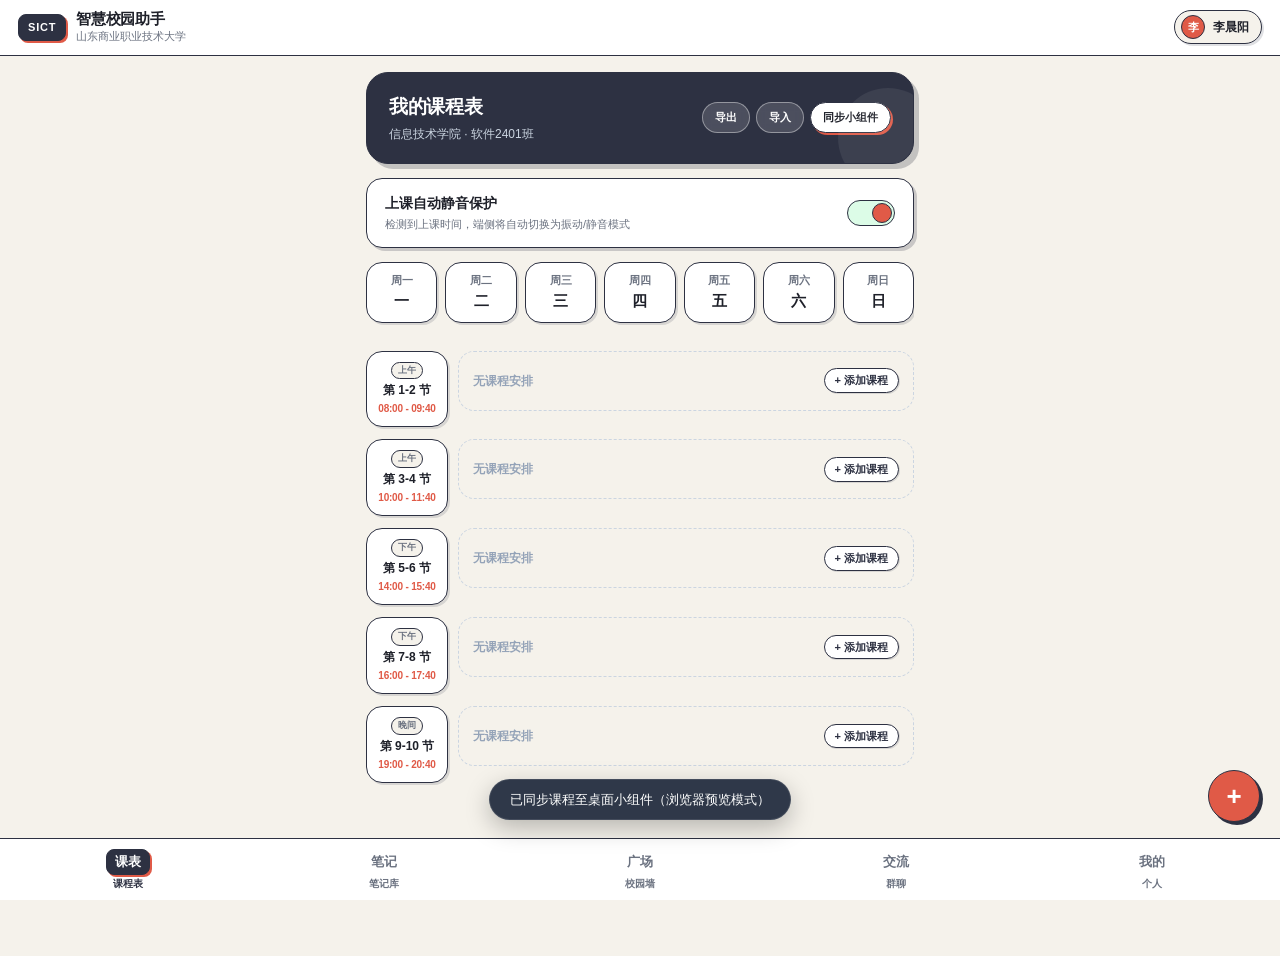
==== app/src/main/assets/web/index.html @ 869bff4f "智慧校园助手 Android APP - 初始提交" ====
<!DOCTYPE html>
<html lang="zh-CN">
<head>
    <meta charset="UTF-8">
    <link rel="icon" href="favicon.png" type="image/png">
    <meta name="viewport" content="width=device-width, initial-scale=1.0, maximum-scale=1.0, user-scalable=no, viewport-fit=cover">
    <title>智慧校园助手 - 山东商业职业技术大学</title>
    <link rel="stylesheet" href="css/style.css">
</head>
<body>

    <!-- 顶部状态栏与校园导航头 -->
    <header class="app-header">
        <div class="header-brand">
            <span class="brand-badge">SICT</span>
            <div class="brand-text">
                <div class="brand-title">智慧校园助手</div>
                <div class="brand-sub">山东商业职业技术大学</div>
            </div>
        </div>
        <div class="header-user-status" id="header-user-btn" title="点击查看个人或切换登录">
            <span id="header-user-avatar" class="header-avatar">李</span>
            <span id="header-user-name" class="header-name">李晨阳</span>
        </div>
    </header>

    <!-- 核心视图视口 -->
    <main class="page-viewport">

        <!-- 1. 课程表主页面 (Schedule) -->
        <section id="page-schedule" class="tab-page active">
            <div class="schedule-banner">
                <div>
                    <div class="schedule-banner-title">我的课程表</div>
                    <div id="schedule-user-info" class="schedule-banner-desc">软件技术 · 软件2401班</div>
                </div>
                <div class="schedule-banner-actions">
                    <button id="btn-open-export-modal" class="btn-banner-action" title="导出时光序标准课表">导出</button>
                    <button id="btn-open-import-modal" class="btn-banner-action" title="导入时光序/通用课表">导入</button>
                    <button id="btn-sync-widget" class="btn-glass" title="同步到桌面小组件">同步小组件</button>
                </div>
            </div>

            <!-- 自动静音与桌面小组件状态卡片 -->
            <div class="widget-sync-card">
                <div>
                    <div style="font-size: 14px; font-weight: 600;">上课自动静音保护</div>
                    <div style="font-size: 11px; color: var(--text-muted); margin-top: 2px;">检测到上课时间，端侧将自动切换为振动/静音模式</div>
                </div>
                <label class="toggle-switch">
                    <input type="checkbox" id="auto-mute-toggle" checked>
                    <span class="slider"></span>
                </label>
            </div>

            <!-- 星期快速切换 -->
            <div class="week-selector">
                <div class="day-chip" data-day="1"><div class="day-name">周一</div><div class="day-num">一</div></div>
                <div class="day-chip" data-day="2"><div class="day-name">周二</div><div class="day-num">二</div></div>
                <div class="day-chip" data-day="3"><div class="day-name">周三</div><div class="day-num">三</div></div>
                <div class="day-chip" data-day="4"><div class="day-name">周四</div><div class="day-num">四</div></div>
                <div class="day-chip" data-day="5"><div class="day-name">周五</div><div class="day-num">五</div></div>
                <div class="day-chip" data-day="6"><div class="day-name">周六</div><div class="day-num">六</div></div>
                <div class="day-chip" data-day="7"><div class="day-name">周日</div><div class="day-num">日</div></div>
            </div>

            <!-- 课程列表 -->
            <div id="course-list-container" class="course-card-list"></div>
        </section>

        <!-- 2. 笔记共享广场 (Notes) -->
        <section id="page-notes" class="tab-page">
            <div style="display: flex; justify-content: space-between; align-items: center; margin-bottom: 12px;">
                <div style="display: flex; gap: 8px; overflow-x: auto; padding-bottom: 2px;">
                    <button class="note-filter-chip active" data-cat="all">全部笔记</button>
                    <button class="note-filter-chip" data-cat="专业必修">专业必修</button>
                    <button class="note-filter-chip" data-cat="基础学科">基础学科</button>
                    <button class="note-filter-chip" data-cat="技术拓展">技术拓展</button>
                </div>
                <button id="btn-goto-note-edit" class="btn-glass" style="background: var(--primary-accent); color: #ffffff; border-color: var(--border-dark); white-space: nowrap; font-size: 11px; margin-left: 8px;">
                    + 写笔记
                </button>
            </div>
            <div id="notes-list-container"></div>
        </section>

        <!-- 3. 校园生活墙 (Wall) -->
        <section id="page-wall" class="tab-page">
            <div id="wall-list-container"></div>
        </section>

        <!-- 4. 校园即时沟通与群聊 (Chat - 支持群聊与私聊、同班同学列表与自主建群) -->
        <section id="page-chat" class="tab-page">
            <div class="chat-main-layout">
                <!-- 左侧/上方会话导航栏与联系人列表 -->
                <div class="chat-sidebar-panel">
                    <div class="chat-sidebar-header">
                        <div style="display: flex; justify-content: space-between; align-items: center;">
                            <span style="font-size: 13px; font-weight: 800;">通讯录与会话</span>
                            <button id="btn-open-create-group" class="btn-action" style="background: var(--text-main); color: #ffffff; padding: 2px 8px; font-size: 11px; border-radius: var(--geo-radius-pill);">
                                + 新建群聊
                            </button>
                        </div>
                        <!-- 快捷分类药丸：群聊 / 同班同学 / 全校通讯录 -->
                        <div class="chat-filter-tabs">
                            <button class="chat-filter-btn active" data-chat-filter="groups">群聊</button>
                            <button class="chat-filter-btn" data-chat-filter="classmates">同班同学</button>
                            <button class="chat-filter-btn" data-chat-filter="all_students">全部学生</button>
                        </div>
                    </div>
                    <!-- 会话/联系人渲染容器 -->
                    <div id="chat-session-list" class="chat-session-list-box"></div>
                </div>

                <!-- 消息对话窗口 -->
                <div class="chat-window">
                    <div class="chat-header">
                        <div style="display: flex; align-items: center; gap: 8px;">
                            <button id="btn-chat-back" class="btn-action" style="display: none; font-size: 16px; font-weight: 800; border: 1.5px solid var(--border-dark); background: #f1f5f9; padding: 2px 10px;">
                                ‹ 会话列表
                            </button>
                            <div>
                                <div id="chat-active-title" style="font-weight: 800; font-size: 14px;">校园公共交流大厅</div>
                                <div id="chat-active-desc" style="font-size: 11px; color: var(--text-muted);">文明发言 · 互助交流 · 聊天记录实时云端归档</div>
                            </div>
                        </div>
                        <div id="chat-header-actions" style="display: flex; gap: 6px; align-items: center;">
                            <span id="chat-member-summary" class="tag-badge" style="background: #eef2ff; color: var(--primary); font-size: 10px;">群聊</span>
                        </div>
                    </div>
                    <div id="chat-messages-box" class="chat-messages-container"></div>
                    <div class="chat-input-bar">
                        <input type="text" id="input-chat-text" placeholder="输入消息内容，支持回车发送..." />
                        <button class="btn-send" id="btn-chat-send">发送</button>
                    </div>
                </div>
            </div>
        </section>

        <!-- 5. 个人中心与权限管理 (Profile) -->
        <section id="page-profile" class="tab-page">
            <!-- 个人卡片 -->
            <div class="feed-card" style="text-align: center; padding: 24px 16px;">
                <div id="profile-avatar" class="profile-text-avatar">李</div>
                <h3 id="profile-name" style="font-size: 18px; font-weight: 700; margin-top: 8px;">李晨阳</h3>
                <p id="profile-student-no" style="font-size: 12px; color: var(--text-muted); margin-top: 2px;">学号: 2024090123</p>
                <p id="profile-college" style="font-size: 13px; color: var(--primary); margin-top: 4px;">信息技术学院 · 软件技术</p>
                <p id="profile-class" style="font-size: 12px; color: var(--text-muted); margin-top: 2px;">2024级 · 软件2401班</p>
                <div style="margin-top: 12px; display: flex; justify-content: center; gap: 8px;">
                    <span id="profile-role-badge" class="tag-badge" style="background: #10b98120; color: #10b981; font-size: 12px; padding: 4px 12px;">在校生</span>
                    <button id="btn-switch-account" class="tag-badge" style="border: none; background: #e0e7ff; color: var(--primary); cursor: pointer;">切换账号</button>
                </div>
            </div>

            <!-- 管理员专属控制台卡片 (角色为 admin 时显示) -->
            <div id="admin-panel-card" class="feed-card" style="display: none; border-color: #818cf8;">
                <div class="feed-header">
                    <div style="display: flex; align-items: center; gap: 6px;">
                        <strong style="font-size: 14px; color: var(--primary);">教务与辅导员管理大屏</strong>
                    </div>
                    <span class="tag-badge" style="background: #fee2e2; color: #ef4444;">管理员权限</span>
                </div>
                <div style="display: grid; grid-template-columns: repeat(3, 1fr); gap: 10px; margin: 12px 0;">
                    <div style="background: #f8fafc; padding: 10px; border-radius: 12px; text-align: center;">
                        <div style="font-size: 18px; font-weight: 700; color: var(--primary);">2</div>
                        <div style="font-size: 11px; color: var(--text-muted);">在册学生</div>
                    </div>
                    <div style="background: #f8fafc; padding: 10px; border-radius: 12px; text-align: center;">
                        <div style="font-size: 18px; font-weight: 700; color: var(--success);">7</div>
                        <div style="font-size: 11px; color: var(--text-muted);">本周课程</div>
                    </div>
                    <div style="background: #f8fafc; padding: 10px; border-radius: 12px; text-align: center;">
                        <div style="font-size: 18px; font-weight: 700; color: var(--warning);">1</div>
                        <div style="font-size: 11px; color: var(--text-muted);">置顶公告</div>
                    </div>
                </div>
                <!-- 预设账号快速查看 -->
                <div style="margin-bottom: 6px;">
                    <span style="font-size: 12px; color: var(--text-muted);">本校账号管理列表：</span>
                </div>
                <div id="admin-account-list" style="display: flex; flex-direction: column; gap: 6px;"></div>

                <!-- 大数据控制台入口 -->
                <a href="admin_dashboard.html" style="display: block; margin-top: 12px; text-decoration: none;">
                    <button class="btn-primary-block" style="background: var(--text-main); color: #ffffff; border: 2px solid var(--text-main); box-shadow: 3px 3px 0px var(--primary-accent);">
                        进入管理员大数据控制台
                    </button>
                </a>
                <div style="font-size: 10.5px; color: var(--text-muted); margin-top: 6px; text-align: center;">
                    数据统计大屏 · 学生/笔记/帖子/消息多维可视化 (仅管理员可见)
                </div>
            </div>

            <!-- 系统运行信息 -->
            <div class="feed-card" style="padding: 0;">
                <div style="padding: 12px 16px; border-bottom: 1px solid var(--border-color); display: flex; justify-content: space-between; align-items: center;">
                    <span style="font-size: 13px;">桌面小组件状态</span>
                    <span style="font-size: 12px; color: var(--success); font-weight: 600;">已激活 · 实时同步</span>
                </div>
                <div style="padding: 12px 16px; border-bottom: 1px solid var(--border-color); display: flex; justify-content: space-between; align-items: center;">
                    <span style="font-size: 13px;">参赛赛题</span>
                    <span style="font-size: 12px; color: var(--text-muted);">华为云码道 (信息技术组)</span>
                </div>
                <div style="padding: 12px 16px; display: flex; justify-content: space-between; align-items: center;">
                    <span style="font-size: 13px;">客户端版本</span>
                    <span style="font-size: 12px; color: var(--text-muted);">v1.2.0</span>
                </div>
            </div>

            <div style="margin-top: 16px;">
                <button id="btn-logout" class="btn-primary-block" style="background: #fef2f2; color: var(--danger); border: 1px solid #fee2e2;">
                    退出登录
                </button>
            </div>
        </section>

    </main>

    <!-- 浮动操作按钮 FAB -->
    <button id="global-fab-btn" class="fab-btn">+</button>

    <!-- 底部 Tabbar 导航栏 (纯文字与高可读性图标样式) -->
    <nav class="bottom-tabbar">
        <button class="tab-item active" data-tab="schedule">
            <span class="tab-icon-text">课表</span>
            <span class="tab-label">课程表</span>
        </button>
        <button class="tab-item" data-tab="notes">
            <span class="tab-icon-text">笔记</span>
            <span class="tab-label">笔记库</span>
        </button>
        <button class="tab-item" data-tab="wall">
            <span class="tab-icon-text">广场</span>
            <span class="tab-label">校园墙</span>
        </button>
        <button class="tab-item" data-tab="chat">
            <span class="tab-icon-text">交流</span>
            <span class="tab-label">群聊</span>
        </button>
        <button class="tab-item" data-tab="profile">
            <span class="tab-icon-text">我的</span>
            <span class="tab-label">个人</span>
        </button>
    </nav>

    <!-- 弹窗 1：添加课程 -->
    <div id="modal-add-course" class="modal-overlay">
        <div class="modal-content">
            <div class="modal-title">
                <span>添加新课程</span>
                <button class="btn-icon btn-close-modal">✕</button>
            </div>
            <form id="form-add-course">
                <div class="form-group">
                    <label>课程名称 *</label>
                    <input type="text" id="input-course-name" placeholder="例如: 移动互联应用开发" required />
                </div>
                <div class="form-group">
                    <label>授课老师</label>
                    <input type="text" id="input-course-teacher" placeholder="例如: 张老师" />
                </div>
                <div class="form-group">
                    <label>上课教室 *</label>
                    <input type="text" id="input-course-room" placeholder="例如: 信息楼 402 机房" required />
                </div>
                <div class="form-group">
                    <label>星期 *</label>
                    <select id="input-course-day">
                        <option value="1">星期一</option>
                        <option value="2">星期二</option>
                        <option value="3">星期三</option>
                        <option value="4">星期四</option>
                        <option value="5">星期五</option>
                        <option value="6">星期六</option>
                        <option value="7">星期日</option>
                    </select>
                </div>
                <div style="display: flex; gap: 10px;">
                    <div class="form-group" style="flex: 1;">
                        <label>上课时间 *</label>
                        <input type="time" id="input-course-start" value="08:00" required />
                    </div>
                    <div class="form-group" style="flex: 1;">
                        <label>下课时间 *</label>
                        <input type="time" id="input-course-end" value="09:40" required />
                    </div>
                </div>
                <button type="submit" class="btn-primary-block">保存并同步到桌面组件</button>
            </form>
        </div>
    </div>

    <!-- 弹窗 2：发布笔记 -->
    <div id="modal-add-note" class="modal-overlay">
        <div class="modal-content">
            <div class="modal-title">
                <span>分享新笔记</span>
                <button class="btn-icon btn-close-modal">✕</button>
            </div>
            <form id="form-add-note">
                <div class="form-group">
                    <label>笔记标题 *</label>
                    <input type="text" id="input-note-title" placeholder="简述核心考点或知识点" required />
                </div>
                <div class="form-group">
                    <label>所属分类 *</label>
                    <select id="input-note-cat">
                        <option value="专业必修">专业必修</option>
                        <option value="基础学科">基础学科</option>
                        <option value="技术拓展">技术拓展</option>
                    </select>
                </div>
                <div class="form-group">
                    <label>标签 (空格分隔)</label>
                    <input type="text" id="input-note-tags" placeholder="例如: 算法 考点 重点" />
                </div>
                <div class="form-group">
                    <label>笔记内容 *</label>
                    <textarea id="input-note-content" rows="5" placeholder="写下笔记核心内容与考点解析..." required></textarea>
                </div>
                <button type="submit" class="btn-primary-block">发布笔记</button>
            </form>
        </div>
    </div>

    <!-- 弹窗 3：发布校园墙 (以图文为主，支持多图上传与预览) -->
    <div id="modal-add-post" class="modal-overlay">
        <div class="modal-content" style="max-height: 90vh; overflow-y: auto;">
            <div class="modal-title">
                <span>发布校园图文动态</span>
                <button class="btn-icon btn-close-modal">✕</button>
            </div>
            <form id="form-add-post">
                <div class="form-group">
                    <label>动态板块 *</label>
                    <select id="input-post-type">
                        <option value="confession">校园动态 (图文随手拍)</option>
                        <option value="lost">寻物启事 (配图招领)</option>
                        <option value="treehole">学习讨论 (笔记/实训)</option>
                        <option value="market">二手闲置 (闲置转让)</option>
                    </select>
                </div>
                <div class="form-group">
                    <label>动态正文 *</label>
                    <textarea id="input-post-content" rows="4" placeholder="分享校园生活、自习心得或寻物线索..." required></textarea>
                </div>
                <!-- 图文专属多媒体选区 -->
                <div class="form-group">
                    <label>动态配图 (支持本地多选或快捷选用校园实景)</label>
                    <div class="post-uploader-box">
                        <div style="display: flex; gap: 8px; flex-wrap: wrap;">
                            <input type="file" id="input-post-file" accept="image/*" multiple style="display: none;">
                            <button type="button" id="btn-trigger-upload" class="preset-chip-btn" style="background: var(--text-main); color: #ffffff;">
                                + 上传本地图片
                            </button>
                            <span style="font-size: 11px; color: var(--text-muted); align-self: center;">快捷校园配图：</span>
                            <button type="button" class="preset-chip-btn" onclick="App.addPresetImageToDraft('sunset1')">博学楼暮色</button>
                            <button type="button" class="preset-chip-btn" onclick="App.addPresetImageToDraft('sunset2')">银杏路林荫</button>
                            <button type="button" class="preset-chip-btn" onclick="App.addPresetImageToDraft('sunset3')">中心湖晨曦</button>
                            <button type="button" class="preset-chip-btn" onclick="App.addPresetImageToDraft('stylus')">自习室寻物</button>
                            <button type="button" class="preset-chip-btn" onclick="App.addPresetImageToDraft('coding')">项目架构</button>
                        </div>
                        <!-- 缩略图预览列表 -->
                        <div id="post-draft-thumbs" class="post-uploader-preview-grid"></div>
                    </div>
                </div>
                <div class="form-group" style="display: flex; align-items: center; gap: 8px;">
                    <input type="checkbox" id="input-post-anon" style="width: auto;">
                    <label for="input-post-anon" style="margin-bottom: 0; cursor: pointer;">匿名发布（不显示真实姓名）</label>
                </div>
                <button type="submit" class="btn-primary-block">发布图文动态</button>
            </form>
        </div>
    </div>

    <!-- 弹窗 3.1：创建自建群聊 (支持多选学生邀请进群) -->
    <div id="modal-create-group" class="modal-overlay">
        <div class="modal-content" style="max-height: 85vh; overflow-y: auto;">
            <div class="modal-title">
                <span>新建群聊</span>
                <button class="btn-icon btn-close-modal">✕</button>
            </div>
            <form id="form-create-group">
                <div class="form-group">
                    <label>群聊名称 *</label>
                    <input type="text" id="input-group-name" placeholder="例如：软件工程实训组、考研英语互助群..." required />
                </div>
                <div class="form-group">
                    <label>选择并邀请学生成员 (可多选)</label>
                    <div style="font-size: 11px; color: var(--text-muted); margin-bottom: 6px;">勾选即可加入新群组，创建后群聊信息将持久化归档：</div>
                    <div id="create-group-member-checklist" style="max-height: 200px; overflow-y: auto; border: var(--geo-border); border-radius: var(--geo-radius-sm); padding: 8px; background: #fafaf9; display: flex; flex-direction: column; gap: 6px;"></div>
                </div>
                <button type="submit" class="btn-primary-block">确认创建群聊</button>
            </form>
        </div>
    </div>

    <!-- 弹窗 4：导出课程表 (时光序协议) -->
    <div id="modal-export-schedule" class="modal-overlay">
        <div class="modal-content">
            <div class="modal-title">
                <span>导出课表 (时光序标准协议)</span>
                <button class="btn-icon btn-close-modal">✕</button>
            </div>
            <div style="font-size: 12px; color: var(--text-muted); margin-bottom: 12px; line-height: 1.5;">
                已按照时光序（ShiGuangSchedule）与通用高校课表标准协议封装，可直接用于课表备份、班级共享或导入第三方课表应用。
            </div>
            <div class="form-group">
                <label>导出的 JSON 数据预览</label>
                <textarea id="export-json-preview" rows="8" readonly class="code-preview-box"></textarea>
            </div>
            <div style="display: flex; gap: 8px;">
                <button id="btn-copy-export-json" class="btn-primary-block" style="flex: 1;">复制 JSON 文本</button>
                <button id="btn-download-export-json" class="btn-secondary-block" style="flex: 1;">下载 .json 文件</button>
            </div>
        </div>
    </div>

    <!-- 弹窗 5：导入课程表 (时光序协议 / 通用 JSON) -->
    <div id="modal-import-schedule" class="modal-overlay">
        <div class="modal-content">
            <div class="modal-title">
                <span>导入课表 (时光序/通用协议)</span>
                <button class="btn-icon btn-close-modal">✕</button>
            </div>
            <div style="font-size: 12px; color: var(--text-muted); margin-bottom: 12px; line-height: 1.5;">
                支持读取本地 <code style="background:#e8e4dc; padding:1px 4px; border-radius:3px;">.json</code> 文件或直接粘贴时光序课表数据，解析后自动同步至系统桌面小组件与自动静音服务。
            </div>
            <div class="form-group">
                <label>导入模式</label>
                <div class="import-mode-selector">
                    <label class="mode-radio-label">
                        <input type="radio" name="import-mode" value="replace" checked>
                        <span>覆盖当前课表（清空并替换）</span>
                    </label>
                    <label class="mode-radio-label">
                        <input type="radio" name="import-mode" value="merge">
                        <span>追加合并（保留现有，新课自动去重）</span>
                    </label>
                </div>
            </div>
            <div class="form-group">
                <label>途径一：选择本地课表文件</label>
                <input type="file" id="input-schedule-file" accept=".json,.txt" style="display: none;">
                <div id="btn-trigger-file-upload" class="file-upload-card">
                    <span id="file-upload-text">点击选择 .json 格式课表文件</span>
                </div>
            </div>
            <div class="form-group">
                <label>途径二：或在此直接粘贴 JSON 文本</label>
                <textarea id="input-import-json" rows="6" placeholder="请在此粘贴时光序导出的 JSON 字符串..."></textarea>
            </div>
            <div id="import-error-tip" class="status-alert-error" style="display: none;"></div>
            <button id="btn-submit-import" class="btn-primary-block">解析并执行导入</button>
        </div>
    </div>

    <!-- 弹窗 6：管理员用户操作审计日志大屏 (暂时注释保留，后续按需启用) -->
    <!--
    <div id="modal-user-logs" class="modal-overlay">
        <div class="modal-content" style="max-height: 88vh;">
            <div class="modal-title">
                <span>用户行为操作审计大屏</span>
                <button class="btn-icon btn-close-modal">✕</button>
            </div>
            <div style="font-size: 12px; color: var(--text-muted); margin-bottom: 12px; line-height: 1.5;">
                实时读取系统后端存储的 <code style="background:#e8e4dc; padding:1px 4px; border-radius:3px;">user_logs.csv</code>，支持查看特定账号（如小明、苏雨婷）的查看、评论、发布等全量轨迹。
            </div>
            <div style="display: flex; gap: 8px; margin-bottom: 12px;">
                <input type="text" id="input-filter-log-account" placeholder="输入学号/工号检索（留空查看全部）" style="flex: 1; padding: 8px 12px; border: var(--geo-border); border-radius: var(--geo-radius-sm); font-size: 12px;">
                <button id="btn-search-logs" class="btn-glass" style="padding: 8px 14px; font-size: 12px;">查询</button>
            </div>
            <div id="logs-list-container" style="max-height: 380px; overflow-y: auto; display: flex; flex-direction: column; gap: 8px;">
                <div style="text-align: center; color: #94a3b8; font-size: 12px; padding: 20px;">正在获取审计日志...</div>
            </div>
        </div>
    </div>
    -->

    <!-- 弹窗 7：图片沉浸式大图预览 Lightbox -->
    <div id="modal-image-lightbox" class="lightbox-modal">
        <div class="lightbox-content-box">
            <div class="lightbox-img-wrap">
                <img id="lightbox-full-img" src="" alt="大图预览">
            </div>
            <div class="lightbox-footer">
                <span id="lightbox-img-counter" style="font-size: 12px; font-weight: 700; color: var(--text-muted);">大图查看</span>
                <button id="btn-close-lightbox" class="btn-action" style="font-size: 12px; font-weight: 800; border: 1.5px solid var(--border-dark); background: #f1f5f9; padding: 4px 12px;">关闭查看</button>
            </div>
        </div>
    </div>

    <!-- 业务脚本引入 -->
    <script src="js/bridge.js"></script>
    <script src="js/data.js"></script>
    <script src="js/app.js"></script>
</body>
</html>
---- app/src/main/assets/web/css/style.css ----
:root {
    /* 柔和几何大胆风调色板 (Soft Geometric Bold) */
    --bg-page: #f5f2eb;                 /* 柔和温润的米麦基底 */
    --bg-card: #ffffff;                 /* 纯净块面 */
    --primary: #2d3142;                 /* 沉稳高对比炭靛青 */
    --primary-accent: #e05a47;          /* 大胆肉桂珊瑚红 (强调色) */
    --secondary-accent: #4f772d;        /* 鼠尾草林绿 (状态/辅助) */
    --tertiary-accent: #3a86ff;         /* 纯粹柯布西耶蓝 */
    --amber-accent: #e76f51;
    
    --border-dark: #2d3142;             /* 鲜明几何轮廓 */
    --border-soft: #e2ddd5;             /* 柔和分割线 */
    --text-main: #1e2029;               /* 主文本色 */
    --text-muted: #6b7280;              /* 辅助说明 */
    
    --success: #2a9d8f;
    --warning: #f4a261;
    --danger: #e76f51;

    /* 几何投影与圆角规范 */
    --geo-radius-sm: 8px;
    --geo-radius-md: 16px;
    --geo-radius-lg: 22px;
    --geo-radius-pill: 999px;

    --geo-border: 1.5px solid var(--border-dark);
    --geo-border-soft: 1px solid var(--border-soft);

    /* 柔和几何实感投影 (Soft Neobrutalist Offset Shadow) */
    --geo-shadow-sm: 2px 2px 0px rgba(45, 49, 66, 0.15);
    --geo-shadow-md: 3px 3px 0px rgba(45, 49, 66, 0.22);
    --geo-shadow-lg: 5px 5px 0px rgba(45, 49, 66, 0.25);
    --geo-shadow-accent: 3px 3px 0px rgba(224, 90, 71, 0.4);

    --tab-height: 62px;
    --header-height: 58px;
    --safe-bottom: env(safe-area-inset-bottom, 12px);
}

* {
    box-sizing: border-box;
    margin: 0;
    padding: 0;
    -webkit-tap-highlight-color: transparent;
}

body {
    font-family: -apple-system, BlinkMacSystemFont, "Segoe UI", Roboto, "Helvetica Neue", Arial, sans-serif;
    background-color: var(--bg-page);
    color: var(--text-main);
    overflow-x: hidden;
    line-height: 1.5;
    -webkit-font-smoothing: antialiased;
}

/* 顶部状态栏 & 几何风格品牌导航头 */
.app-header {
    position: sticky;
    top: 0;
    left: 0;
    right: 0;
    z-index: 1000;
    background: #ffffff;
    border-bottom: var(--geo-border);
    padding: 10px 18px;
    display: flex;
    align-items: center;
    justify-content: space-between;
}

.header-brand {
    display: flex;
    align-items: center;
    gap: 10px;
}

.brand-badge {
    background: var(--primary);
    color: #ffffff;
    font-size: 11px;
    font-weight: 900;
    padding: 4px 9px;
    border-radius: var(--geo-radius-sm);
    letter-spacing: 0.8px;
    border: 1px solid var(--border-dark);
    box-shadow: 2px 2px 0px var(--primary-accent);
}

.brand-title {
    font-size: 15px;
    font-weight: 800;
    color: var(--text-main);
    line-height: 1.2;
    letter-spacing: -0.3px;
}

.brand-sub {
    font-size: 11px;
    color: var(--text-muted);
    font-weight: 500;
}

.header-user-status {
    display: flex;
    align-items: center;
    gap: 8px;
    background: var(--bg-page);
    padding: 4px 12px 4px 6px;
    border-radius: var(--geo-radius-pill);
    border: var(--geo-border);
    box-shadow: var(--geo-shadow-sm);
    cursor: pointer;
    transition: transform 0.1s ease, box-shadow 0.1s ease;
}

.header-user-status:active {
    transform: translate(2px, 2px);
    box-shadow: none;
}

.header-avatar {
    width: 24px;
    height: 24px;
    border-radius: 50%;
    background: var(--primary-accent);
    color: #ffffff;
    display: inline-flex;
    align-items: center;
    justify-content: center;
    font-size: 11px;
    font-weight: 800;
    border: 1px solid var(--border-dark);
}

.header-name {
    font-size: 12px;
    font-weight: 700;
    color: var(--text-main);
}

/* 内容页面总视口 */
.page-viewport {
    padding-bottom: calc(var(--tab-height) + var(--safe-bottom) + 24px);
    min-height: 100vh;
}

.tab-page {
    display: none;
    padding: 16px;
    max-width: 580px;
    margin: 0 auto;
}

.tab-page.active {
    display: block;
    animation: geoFadeIn 0.2s cubic-bezier(0.16, 1, 0.3, 1);
}

@keyframes geoFadeIn {
    from { opacity: 0; transform: translateY(4px); }
    to { opacity: 1; transform: translateY(0); }
}

/* 课程表模块横幅 (Banner) */
.schedule-banner {
    background: var(--primary);
    color: #ffffff;
    border-radius: var(--geo-radius-lg);
    padding: 20px 22px;
    margin-bottom: 14px;
    border: var(--geo-border);
    box-shadow: var(--geo-shadow-lg);
    display: flex;
    justify-content: space-between;
    align-items: center;
    position: relative;
    overflow: hidden;
}

/* 几何装饰圆 */
.schedule-banner::after {
    content: "";
    position: absolute;
    right: -25px;
    bottom: -25px;
    width: 100px;
    height: 100px;
    border-radius: 50%;
    background: rgba(255, 255, 255, 0.07);
    pointer-events: none;
}

.schedule-banner-title {
    font-size: 19px;
    font-weight: 800;
    letter-spacing: -0.3px;
}

.schedule-banner-desc {
    font-size: 12px;
    color: #cbd5e1;
    margin-top: 4px;
    font-weight: 500;
}

.schedule-banner-actions {
    display: flex;
    gap: 6px;
    align-items: center;
    flex-wrap: wrap;
    justify-content: flex-end;
}

.btn-banner-action {
    background: rgba(255, 255, 255, 0.15);
    border: 1.5px solid rgba(255, 255, 255, 0.4);
    color: #ffffff;
    padding: 7px 12px;
    border-radius: var(--geo-radius-pill);
    font-size: 11px;
    font-weight: 700;
    cursor: pointer;
    backdrop-filter: blur(4px);
    transition: transform 0.1s ease, background 0.15s ease;
}

.btn-banner-action:active {
    transform: translate(1px, 1px);
    background: rgba(255, 255, 255, 0.28);
}

.btn-glass {
    background: #ffffff;
    border: var(--geo-border);
    color: var(--text-main);
    padding: 7px 12px;
    border-radius: var(--geo-radius-pill);
    font-size: 11px;
    font-weight: 700;
    cursor: pointer;
    box-shadow: 2px 2px 0px var(--primary-accent);
    transition: transform 0.1s ease, box-shadow 0.1s ease;
}

.btn-glass:active {
    transform: translate(2px, 2px);
    box-shadow: none;
}

/* 自动静音与小组件状态卡片 */
.widget-sync-card {
    background: #ffffff;
    border-radius: var(--geo-radius-md);
    padding: 14px 18px;
    border: var(--geo-border);
    box-shadow: var(--geo-shadow-md);
    margin-bottom: 14px;
    display: flex;
    align-items: center;
    justify-content: space-between;
}

/* 几何复古开关 Toggle */
.toggle-switch {
    position: relative;
    display: inline-block;
    width: 48px;
    height: 26px;
}

.toggle-switch input {
    opacity: 0;
    width: 0;
    height: 0;
}

.slider {
    position: absolute;
    cursor: pointer;
    top: 0; left: 0; right: 0; bottom: 0;
    background-color: #e2e8f0;
    border: 1.5px solid var(--border-dark);
    transition: .2s;
    border-radius: var(--geo-radius-pill);
}

.slider:before {
    position: absolute;
    content: "";
    height: 18px;
    width: 18px;
    left: 2px;
    bottom: 2px;
    background-color: var(--primary);
    border: 1px solid var(--border-dark);
    transition: .2s;
    border-radius: 50%;
}

input:checked + .slider {
    background: #dcfce7;
}

input:checked + .slider:before {
    background: var(--primary-accent);
    transform: translateX(22px);
}

/* 星期选择器：药丸胶囊状排布 */
.week-selector {
    display: flex;
    gap: 8px;
    overflow-x: auto;
    padding-bottom: 8px;
    scrollbar-width: none;
}

.week-selector::-webkit-scrollbar { display: none; }

.day-chip {
    flex: 1;
    min-width: 50px;
    padding: 9px 4px;
    background: #ffffff;
    border: var(--geo-border);
    box-shadow: var(--geo-shadow-sm);
    border-radius: var(--geo-radius-md);
    text-align: center;
    cursor: pointer;
    transition: all 0.15s ease;
}

.day-chip .day-name { font-size: 11px; font-weight: 600; color: var(--text-muted); }
.day-chip .day-num { font-size: 15px; font-weight: 800; margin-top: 2px; color: var(--text-main); }

.day-chip.active {
    background: var(--primary-accent);
    color: #ffffff;
    box-shadow: 3px 3px 0px var(--border-dark);
    transform: translateY(-2px);
}

.day-chip.active .day-name, .day-chip.active .day-num {
    color: #ffffff;
}

/* 拾光课表时间固定排列列表 (Soft Geometric Bold 风格) */
.schedule-timeline-list {
    display: flex;
    flex-direction: column;
    gap: 12px;
    margin-top: 10px;
}

.schedule-slot-row {
    display: flex;
    gap: 10px;
    align-items: stretch;
}

/* 左侧：节次与上课时间列 */
.slot-left-col {
    width: 82px;
    flex-shrink: 0;
    background: #ffffff;
    border: var(--geo-border);
    border-radius: var(--geo-radius-md);
    box-shadow: var(--geo-shadow-sm);
    padding: 10px 6px;
    display: flex;
    flex-direction: column;
    justify-content: center;
    align-items: center;
    text-align: center;
}

.slot-period-tag {
    display: inline-block;
    background: var(--bg-page);
    border: 1px solid var(--border-dark);
    color: var(--text-muted);
    font-size: 9px;
    font-weight: 700;
    padding: 1px 6px;
    border-radius: var(--geo-radius-pill);
    margin-bottom: 4px;
}

.slot-section-title {
    font-size: 12px;
    font-weight: 800;
    color: var(--text-main);
    line-height: 1.2;
}

.slot-time-range {
    font-size: 10px;
    font-weight: 700;
    color: var(--primary-accent);
    margin-top: 4px;
    letter-spacing: -0.2px;
}

/* 右侧：课程卡片或留空槽 */
.slot-right-col {
    flex: 1;
    display: flex;
    flex-direction: column;
    gap: 8px;
}

.course-slot-card {
    background: #ffffff;
    border-radius: var(--geo-radius-md);
    padding: 12px 14px;
    border: var(--geo-border);
    border-left-width: 6px;
    box-shadow: var(--geo-shadow-md);
    transition: transform 0.1s ease, box-shadow 0.1s ease;
}

.course-card-main {
    display: flex;
    flex-direction: column;
}

.course-header-line {
    display: flex;
    justify-content: space-between;
    align-items: flex-start;
    gap: 8px;
}

.course-title-text {
    font-size: 14px;
    font-weight: 800;
    color: var(--text-main);
    line-height: 1.3;
}

.btn-delete-course {
    width: 24px;
    height: 24px;
    flex-shrink: 0;
    font-size: 11px;
    color: #94a3b8;
    background: transparent;
    border: none;
    box-shadow: none;
    cursor: pointer;
    border-radius: 4px;
}

.btn-delete-course:hover {
    color: #ef4444;
    background: #fee2e2;
}

.course-meta-tags {
    display: flex;
    flex-wrap: wrap;
    gap: 6px;
    margin-top: 8px;
}

.meta-pill {
    background: #f8fafc;
    border: 1px solid #e2e8f0;
    font-size: 11px;
    font-weight: 600;
    color: #475569;
    padding: 2px 8px;
    border-radius: var(--geo-radius-pill);
}

/* 没课时的留空槽位 */
.slot-empty-card {
    background: rgba(245, 242, 235, 0.65);
    border: 1.5px dashed #cbd5e1;
    border-radius: var(--geo-radius-md);
    padding: 12px 14px;
    min-height: 60px;
    display: flex;
    align-items: center;
    justify-content: space-between;
    cursor: pointer;
    transition: all 0.15s ease;
}

.slot-empty-card:hover {
    background: #ffffff;
    border-color: var(--primary-accent);
    box-shadow: var(--geo-shadow-sm);
}

.slot-empty-card:active {
    transform: translate(1px, 1px);
}

.slot-empty-content {
    display: flex;
    width: 100%;
    justify-content: space-between;
    align-items: center;
}

.slot-empty-status {
    font-size: 12px;
    font-weight: 600;
    color: #94a3b8;
}

.slot-empty-action {
    font-size: 11px;
    font-weight: 700;
    color: var(--primary);
    background: #ffffff;
    border: 1px solid var(--border-dark);
    padding: 3px 10px;
    border-radius: var(--geo-radius-pill);
    box-shadow: 1px 1px 0px rgba(45, 49, 66, 0.15);
}

/* 原有备用 course-card 基础样式保持兼容 */
.course-card-list {
    display: flex;
    flex-direction: column;
    gap: 12px;
    margin-top: 10px;
}

/* 笔记与校园墙卡片 */
.feed-card {
    background: #ffffff;
    border-radius: var(--geo-radius-md);
    padding: 18px;
    margin-bottom: 14px;
    border: var(--geo-border);
    box-shadow: var(--geo-shadow-md);
    transition: transform 0.15s ease, box-shadow 0.15s ease;
}

.feed-header {
    display: flex;
    align-items: center;
    justify-content: space-between;
    margin-bottom: 12px;
}

.user-badge {
    display: flex;
    align-items: center;
    gap: 10px;
}

.user-avatar-circle {
    width: 34px;
    height: 34px;
    border-radius: var(--geo-radius-sm);
    background: var(--bg-page);
    border: 1.5px solid var(--border-dark);
    display: flex;
    align-items: center;
    justify-content: center;
    font-size: 13px;
    font-weight: 800;
    color: var(--primary);
}

.user-meta-name { font-size: 13px; font-weight: 700; color: var(--text-main); }
.user-meta-time { font-size: 11px; color: var(--text-muted); margin-top: 1px; }

.tag-badge {
    padding: 3px 10px;
    border-radius: var(--geo-radius-pill);
    font-size: 11px;
    font-weight: 800;
    border: 1px solid var(--border-dark);
    letter-spacing: 0.3px;
}

.feed-title {
    font-size: 15px;
    font-weight: 800;
    margin-bottom: 6px;
    color: var(--text-main);
}

.feed-body {
    font-size: 13px;
    color: #374151;
    white-space: pre-line;
    line-height: 1.6;
}

.feed-actions {
    display: flex;
    gap: 16px;
    margin-top: 14px;
    padding-top: 12px;
    border-top: 1px dashed var(--border-soft);
}

.btn-action {
    background: none;
    border: none;
    display: flex;
    align-items: center;
    gap: 4px;
    font-size: 12px;
    font-weight: 700;
    color: var(--text-muted);
    cursor: pointer;
    padding: 4px 8px;
    border-radius: var(--geo-radius-pill);
    transition: all 0.15s ease;
}

.btn-action:hover {
    background: rgba(45, 49, 66, 0.05);
    color: var(--text-main);
}

.btn-action.liked {
    color: var(--primary-accent);
    background: #fff1f0;
}

/* 校园墙多媒体图文展示网格 */
.post-media-container {
    margin-top: 12px;
    border-radius: var(--geo-radius-sm);
    overflow: hidden;
}

.post-media-single {
    width: 100%;
    max-height: 280px;
    border-radius: var(--geo-radius-sm);
    border: var(--geo-border);
    box-shadow: 2px 2px 0px rgba(45, 49, 66, 0.15);
    overflow: hidden;
    cursor: pointer;
    background: #f8fafc;
}

.post-media-single img {
    width: 100%;
    height: 100%;
    max-height: 280px;
    object-fit: cover;
    display: block;
    transition: transform 0.2s ease;
}

.post-media-single:hover img {
    transform: scale(1.015);
}

.post-media-grid-2 {
    display: grid;
    grid-template-columns: 1fr 1fr;
    gap: 8px;
}

.post-media-grid-3 {
    display: grid;
    grid-template-columns: repeat(3, 1fr);
    gap: 6px;
}

.post-media-item {
    aspect-ratio: 1 / 1;
    border-radius: var(--geo-radius-sm);
    border: var(--geo-border);
    box-shadow: 1.5px 1.5px 0px rgba(45, 49, 66, 0.12);
    overflow: hidden;
    cursor: pointer;
    background: #f8fafc;
    position: relative;
}

.post-media-item img {
    width: 100%;
    height: 100%;
    object-fit: cover;
    display: block;
    transition: transform 0.2s ease;
}

.post-media-item:hover img {
    transform: scale(1.03);
}

/* 大图预览模态弹窗 */
.lightbox-modal {
    position: fixed;
    top: 0;
    left: 0;
    right: 0;
    bottom: 0;
    background: rgba(15, 23, 42, 0.88);
    display: none;
    align-items: center;
    justify-content: center;
    z-index: 9999;
    padding: 20px;
}

.lightbox-modal.active {
    display: flex;
}

.lightbox-content-box {
    max-width: 90vw;
    max-height: 85vh;
    background: #ffffff;
    border: 2px solid var(--border-dark);
    border-radius: var(--geo-radius-md);
    box-shadow: 4px 4px 0px var(--border-dark);
    overflow: hidden;
    display: flex;
    flex-direction: column;
}

.lightbox-img-wrap {
    flex: 1;
    display: flex;
    align-items: center;
    justify-content: center;
    background: #0f172a;
    padding: 10px;
    overflow: hidden;
}

.lightbox-img-wrap img {
    max-width: 100%;
    max-height: 75vh;
    object-fit: contain;
    border-radius: 4px;
}

.lightbox-footer {
    display: flex;
    justify-content: space-between;
    align-items: center;
    padding: 10px 16px;
    background: #ffffff;
    border-top: var(--geo-border);
}

/* 校园墙优化评论区样式 */
.post-comments-wrapper {
    margin-top: 12px;
    background: #fafaf9;
    border: 1.5px solid #e2e8f0;
    border-radius: var(--geo-radius-sm);
    padding: 12px 14px;
}

.post-comments-header {
    display: flex;
    justify-content: space-between;
    align-items: center;
    margin-bottom: 8px;
    font-size: 12px;
    font-weight: 800;
    color: var(--text-main);
}

.post-comment-item {
    display: flex;
    gap: 10px;
    padding: 8px 0;
    border-bottom: 1px solid #f1f5f9;
}

.post-comment-item:last-child {
    border-bottom: none;
}

.comment-avatar-badge {
    width: 28px;
    height: 28px;
    border-radius: var(--geo-radius-sm);
    background: #ffffff;
    border: 1px solid var(--border-dark);
    display: flex;
    align-items: center;
    justify-content: center;
    font-size: 11px;
    font-weight: 800;
    color: var(--primary);
    flex-shrink: 0;
}

.comment-body-wrap {
    flex: 1;
}

.comment-meta-line {
    display: flex;
    align-items: center;
    gap: 6px;
    margin-bottom: 2px;
}

.comment-user-name {
    font-size: 12px;
    font-weight: 700;
    color: var(--text-main);
}

.comment-role-pill {
    font-size: 10px;
    font-weight: 800;
    padding: 1px 6px;
    border-radius: 4px;
    border: 1px solid var(--border-dark);
}

.comment-role-pill.admin {
    background: #fee2e2;
    color: #b91c1c;
}

.comment-role-pill.student {
    background: #e0e7ff;
    color: #4338ca;
}

.comment-time-text {
    font-size: 10px;
    color: var(--text-muted);
    margin-left: auto;
}

.comment-content-text {
    font-size: 12.5px;
    line-height: 1.5;
    color: #334155;
    word-break: break-all;
}

/* 评论快捷输入条 */
.comment-input-bar {
    display: flex;
    gap: 8px;
    margin-top: 10px;
    padding-top: 8px;
    border-top: 1.5px dashed #e2e8f0;
}

.comment-input-field {
    flex: 1;
    background: #ffffff;
    border: var(--geo-border);
    border-radius: var(--geo-radius-pill);
    padding: 6px 12px;
    font-size: 12px;
    outline: none;
    color: var(--text-main);
    transition: border-color 0.15s ease;
}

.comment-input-field:focus {
    border-color: var(--primary-accent);
}

.btn-send-comment {
    background: var(--text-main);
    color: #ffffff;
    border: 1.5px solid var(--border-dark);
    border-radius: var(--geo-radius-pill);
    padding: 6px 14px;
    font-size: 11px;
    font-weight: 800;
    cursor: pointer;
    box-shadow: 1.5px 1.5px 0px rgba(45, 49, 66, 0.2);
    transition: all 0.15s ease;
    white-space: nowrap;
}

.btn-send-comment:hover {
    background: var(--primary-accent);
    transform: translateY(-1px);
}

.btn-send-comment:active {
    transform: translateY(1px);
    box-shadow: none;
}

/* 发布贴文弹窗中图片选择器样式 */
.post-uploader-box {
    border: 1.5px dashed #cbd5e1;
    border-radius: var(--geo-radius-sm);
    padding: 12px;
    background: #f8fafc;
    margin-top: 8px;
}

.post-uploader-preview-grid {
    display: grid;
    grid-template-columns: repeat(auto-fill, minmax(70px, 1fr));
    gap: 8px;
    margin-top: 8px;
}

.upload-thumb-card {
    position: relative;
    width: 100%;
    aspect-ratio: 1 / 1;
    border-radius: 6px;
    border: 1px solid var(--border-dark);
    overflow: hidden;
    background: #ffffff;
}

.upload-thumb-card img {
    width: 100%;
    height: 100%;
    object-fit: cover;
}

.btn-remove-thumb {
    position: absolute;
    top: 2px;
    right: 2px;
    width: 18px;
    height: 18px;
    background: rgba(15, 23, 42, 0.75);
    color: #ffffff;
    border: none;
    border-radius: 50%;
    font-size: 10px;
    line-height: 18px;
    text-align: center;
    cursor: pointer;
    padding: 0;
}

.preset-chip-list {
    display: flex;
    gap: 6px;
    flex-wrap: wrap;
    margin-top: 6px;
}

.preset-chip-btn {
    background: #ffffff;
    border: 1px solid var(--border-dark);
    border-radius: var(--geo-radius-pill);
    font-size: 11px;
    font-weight: 700;
    color: var(--text-main);
    padding: 3px 8px;
    cursor: pointer;
    box-shadow: 1px 1px 0px rgba(45, 49, 66, 0.1);
}

.preset-chip-btn:hover {
    background: #eef2ff;
    border-color: var(--primary);
}

/* ============ 校园墙手机竖屏响应式适配 ============ */
@media (max-width: 480px) {
    .feed-card {
        padding: 12px;
        margin-bottom: 10px;
    }

    .feed-header {
        flex-wrap: wrap;
        gap: 8px;
        margin-bottom: 8px;
    }

    .user-avatar-circle {
        width: 28px;
        height: 28px;
        font-size: 11px;
    }

    .user-badge {
        gap: 8px;
    }

    .user-meta-name {
        font-size: 12px;
    }

    .user-meta-time {
        font-size: 10px;
    }

    .tag-badge {
        font-size: 10px;
        padding: 2px 7px;
    }

    .feed-body {
        font-size: 12px;
        line-height: 1.55;
    }

    .feed-actions {
        gap: 10px;
        margin-top: 10px;
        padding-top: 8px;
    }

    .btn-action {
        font-size: 11px;
        gap: 3px;
        padding: 3px 6px;
    }

    .post-media-single {
        max-height: 200px;
    }

    .post-media-single img {
        max-height: 200px;
    }

    .post-media-grid-2 {
        gap: 6px;
    }

    .post-media-grid-3 {
        grid-template-columns: repeat(3, 1fr);
        gap: 4px;
    }

    .post-comments-wrapper {
        padding: 10px;
        margin-top: 10px;
    }

    .post-comments-header {
        font-size: 11px;
        margin-bottom: 6px;
    }

    .post-comment-item {
        gap: 8px;
        padding: 6px 0;
    }

    .comment-avatar-badge {
        width: 24px;
        height: 24px;
        font-size: 10px;
    }

    .comment-user-name {
        font-size: 11px;
    }

    .comment-role-pill {
        font-size: 9px;
        padding: 1px 4px;
    }

    .comment-time-text {
        font-size: 9px;
    }

    .comment-content-text {
        font-size: 11.5px;
        line-height: 1.45;
    }

    .comment-input-bar {
        gap: 6px;
        margin-top: 8px;
        padding-top: 6px;
    }

    .comment-input-field {
        font-size: 11px;
        padding: 5px 10px;
    }

    .btn-send-comment {
        font-size: 10px;
        padding: 5px 10px;
    }
}

@media (max-width: 360px) {
    .feed-card {
        padding: 10px;
    }

    .feed-header {
        flex-direction: column;
        align-items: flex-start;
        gap: 6px;
    }

    .feed-body {
        font-size: 11.5px;
    }

    .post-media-grid-3 {
        grid-template-columns: 1fr 1fr;
        gap: 4px;
    }

    .btn-action {
        font-size: 10px;
    }

    .comment-meta-line {
        flex-wrap: wrap;
        gap: 4px;
    }
}

/* 校园即时沟通与群聊 (双栏响应式架构) */
.chat-main-layout {
    display: flex;
    gap: 12px;
    height: 76vh;
}

@media (max-width: 640px) {
    .chat-main-layout {
        flex-direction: column;
        height: auto;
    }
}

.chat-sidebar-panel {
    width: 220px;
    background: #ffffff;
    border: var(--geo-border);
    border-radius: var(--geo-radius-lg);
    box-shadow: var(--geo-shadow-md);
    display: flex;
    flex-direction: column;
    overflow: hidden;
    flex-shrink: 0;
}

@media (max-width: 640px) {
    .chat-sidebar-panel {
        width: 100%;
        max-height: 200px;
    }
}

/* 窄屏移动端：进入独立全屏聊天视图时隐藏通讯录栏，聊天窗口全面加宽 */
.chat-main-layout.chat-fullscreen .chat-sidebar-panel {
    display: none;
}

.chat-main-layout.chat-fullscreen .chat-window {
    width: 100%;
    flex: none;
}

.chat-sidebar-header {
    padding: 12px;
    background: var(--bg-page);
    border-bottom: var(--geo-border);
    display: flex;
    flex-direction: column;
    gap: 8px;
}

.chat-filter-tabs {
    display: flex;
    background: #ffffff;
    border: 1px solid var(--border-dark);
    border-radius: var(--geo-radius-pill);
    padding: 2px;
}

.chat-filter-btn {
    flex: 1;
    background: none;
    border: none;
    padding: 4px 6px;
    font-size: 11px;
    font-weight: 700;
    color: var(--text-muted);
    border-radius: var(--geo-radius-pill);
    cursor: pointer;
    transition: all 0.15s ease;
}

.chat-filter-btn.active {
    background: var(--primary);
    color: #ffffff;
}

.chat-session-list-box {
    flex: 1;
    overflow-y: auto;
    padding: 6px;
    display: flex;
    flex-direction: column;
    gap: 4px;
}

.chat-session-item {
    display: flex;
    align-items: center;
    gap: 10px;
    padding: 8px 10px;
    border-radius: var(--geo-radius-sm);
    border: 1.5px solid transparent;
    cursor: pointer;
    transition: all 0.15s ease;
}

.chat-session-item:hover {
    background: #f8fafc;
    border-color: #e2e8f0;
}

.chat-session-item.active {
    background: #eef2ff;
    border-color: var(--primary);
}

.chat-session-avatar {
    width: 32px;
    height: 32px;
    border-radius: var(--geo-radius-sm);
    background: var(--bg-page);
    border: 1.5px solid var(--border-dark);
    display: flex;
    align-items: center;
    justify-content: center;
    font-size: 12px;
    font-weight: 800;
    color: var(--primary);
    flex-shrink: 0;
}

.chat-session-info {
    flex: 1;
    min-width: 0;
}

.chat-session-title-line {
    display: flex;
    justify-content: space-between;
    align-items: center;
}

.chat-session-name {
    font-size: 12.5px;
    font-weight: 700;
    color: var(--text-main);
    white-space: nowrap;
    overflow: hidden;
    text-overflow: ellipsis;
}

.chat-session-tag {
    font-size: 9px;
    font-weight: 800;
    padding: 1px 4px;
    border-radius: 3px;
    background: #e2e8f0;
    color: #475569;
}

.chat-session-sub {
    font-size: 11px;
    color: var(--text-muted);
    white-space: nowrap;
    overflow: hidden;
    text-overflow: ellipsis;
    margin-top: 2px;
}

/* 校园群聊窗口 */
.chat-window {
    flex: 1;
    background: #ffffff;
    border-radius: var(--geo-radius-lg);
    border: var(--geo-border);
    box-shadow: var(--geo-shadow-lg);
    display: flex;
    flex-direction: column;
    height: 76vh;
    overflow: hidden;
}

.chat-header {
    padding: 14px 18px;
    background: var(--bg-page);
    border-bottom: var(--geo-border);
    display: flex;
    justify-content: space-between;
    align-items: center;
}

.chat-messages-container {
    flex: 1;
    overflow-y: auto;
    padding: 16px;
    display: flex;
    flex-direction: column;
    gap: 14px;
    background: #fafaf9;
}

.chat-bubble {
    display: flex;
    gap: 10px;
    max-width: 82%;
}

.chat-bubble.self {
    align-self: flex-end;
    flex-direction: row-reverse;
}

.chat-bubble.other {
    align-self: flex-start;
}

.chat-content {
    background: #ffffff;
    border: var(--geo-border);
    box-shadow: 2px 2px 0px rgba(45, 49, 66, 0.1);
    padding: 10px 14px;
    border-radius: var(--geo-radius-md);
    font-size: 13px;
    line-height: 1.45;
    color: var(--text-main);
    word-break: break-word;
}

.chat-bubble.self .chat-content {
    background: var(--primary);
    color: #ffffff;
    box-shadow: 2px 2px 0px var(--primary-accent);
}

.chat-time {
    font-size: 10px;
    color: var(--text-muted);
    margin-top: 3px;
    font-weight: 500;
}

.chat-input-bar {
    padding: 12px 16px;
    border-top: var(--geo-border);
    display: flex;
    gap: 10px;
    background: #ffffff;
}

.chat-input-bar input {
    flex: 1;
    border: var(--geo-border);
    border-radius: var(--geo-radius-pill);
    padding: 8px 16px;
    outline: none;
    font-size: 13px;
    background: var(--bg-page);
}

.chat-input-bar input:focus {
    border-color: var(--primary-accent);
    background: #ffffff;
}

.btn-send {
    background: var(--primary-accent);
    color: #ffffff;
    border: var(--geo-border);
    box-shadow: 2px 2px 0px var(--border-dark);
    border-radius: var(--geo-radius-pill);
    padding: 0 18px;
    font-size: 13px;
    font-weight: 800;
    cursor: pointer;
    transition: transform 0.1s ease, box-shadow 0.1s ease;
}

.btn-send:active {
    transform: translate(2px, 2px);
    box-shadow: none;
}

/* 个人中心头像大字形 */
.profile-text-avatar {
    width: 68px;
    height: 68px;
    border-radius: 20px;
    background: var(--primary);
    color: #ffffff;
    display: inline-flex;
    align-items: center;
    justify-content: center;
    font-size: 28px;
    font-weight: 900;
    border: var(--geo-border);
    box-shadow: 4px 4px 0px var(--primary-accent);
    margin: 0 auto;
}

/* 浮动发布按钮 FAB */
.fab-btn {
    position: fixed;
    right: 20px;
    bottom: calc(var(--tab-height) + var(--safe-bottom) + 16px);
    width: 52px;
    height: 52px;
    border-radius: 50%;
    background: var(--primary-accent);
    color: #ffffff;
    border: var(--geo-border);
    box-shadow: 3px 3px 0px var(--border-dark);
    display: flex;
    align-items: center;
    justify-content: center;
    font-size: 26px;
    font-weight: 700;
    cursor: pointer;
    z-index: 900;
    transition: transform 0.1s ease, box-shadow 0.1s ease;
}

.fab-btn:active {
    transform: translate(2px, 2px);
    box-shadow: none;
}

/* 底部固定导航栏 (TabBar) */
.bottom-tabbar {
    position: fixed;
    bottom: 0;
    left: 0;
    right: 0;
    height: calc(var(--tab-height) + var(--safe-bottom));
    padding-bottom: var(--safe-bottom);
    background: #ffffff;
    border-top: var(--geo-border);
    display: flex;
    justify-content: space-around;
    align-items: center;
    z-index: 1000;
}

.tab-item {
    flex: 1;
    display: flex;
    flex-direction: column;
    align-items: center;
    justify-content: center;
    background: none;
    border: none;
    cursor: pointer;
    color: var(--text-muted);
    transition: all 0.15s ease;
}

.tab-item .tab-icon-text {
    font-size: 13px;
    font-weight: 800;
    padding: 3px 8px;
    border-radius: var(--geo-radius-sm);
    border: 1px solid transparent;
    transition: all 0.15s ease;
}

.tab-item .tab-label {
    font-size: 10px;
    font-weight: 600;
    margin-top: 2px;
}

.tab-item.active .tab-icon-text {
    background: var(--primary);
    color: #ffffff;
    border: 1px solid var(--border-dark);
    box-shadow: 2px 2px 0px var(--primary-accent);
}

.tab-item.active .tab-label {
    color: var(--primary);
    font-weight: 800;
}

/* 弹窗遮罩与几何模态框 */
.modal-overlay {
    position: fixed;
    top: 0; left: 0; right: 0; bottom: 0;
    background: rgba(45, 49, 66, 0.6);
    z-index: 2000;
    display: none;
    align-items: flex-end;
    justify-content: center;
}

.modal-overlay.active {
    display: flex;
}

.modal-content {
    background: #ffffff;
    width: 100%;
    max-width: 500px;
    border-top-left-radius: var(--geo-radius-lg);
    border-top-right-radius: var(--geo-radius-lg);
    border: var(--geo-border);
    border-bottom: none;
    padding: 22px;
    max-height: 85vh;
    overflow-y: auto;
    box-shadow: 0 -10px 40px rgba(0,0,0,0.15);
}

.modal-title {
    font-size: 17px;
    font-weight: 800;
    margin-bottom: 18px;
    display: flex;
    justify-content: space-between;
    align-items: center;
    color: var(--text-main);
}

.btn-icon {
    width: 32px;
    height: 32px;
    border-radius: var(--geo-radius-sm);
    border: var(--geo-border);
    background: var(--bg-page);
    display: flex;
    align-items: center;
    justify-content: center;
    font-size: 14px;
    font-weight: 800;
    cursor: pointer;
    box-shadow: 1px 1px 0px var(--border-dark);
}

.btn-icon:active {
    transform: translate(1px, 1px);
    box-shadow: none;
}

.form-group {
    margin-bottom: 14px;
}

.form-group label {
    display: block;
    font-size: 12px;
    font-weight: 700;
    color: var(--text-main);
    margin-bottom: 6px;
}

.form-group input, .form-group textarea, .form-group select {
    width: 100%;
    padding: 10px 14px;
    border: var(--geo-border);
    border-radius: var(--geo-radius-sm);
    font-size: 13px;
    outline: none;
    background: #fafaf9;
    box-shadow: inset 1px 1px 2px rgba(0,0,0,0.04);
}

.form-group input:focus, .form-group textarea:focus, .form-group select:focus {
    border-color: var(--primary-accent);
    background: #ffffff;
}

.btn-primary-block {
    width: 100%;
    background: var(--primary);
    color: #ffffff;
    border: var(--geo-border);
    box-shadow: 3px 3px 0px var(--primary-accent);
    padding: 13px;
    border-radius: var(--geo-radius-md);
    font-size: 14px;
    font-weight: 800;
    cursor: pointer;
    margin-top: 12px;
    transition: transform 0.1s ease, box-shadow 0.1s ease;
}

.btn-primary-block:active {
    transform: translate(2px, 2px);
    box-shadow: none;
}

.note-filter-chip {
    padding: 7px 16px;
    border-radius: var(--geo-radius-pill);
    border: var(--geo-border);
    background: #ffffff;
    box-shadow: 2px 2px 0px rgba(45, 49, 66, 0.1);
    font-size: 12px;
    font-weight: 700;
    cursor: pointer;
    transition: all 0.15s ease;
}

.note-filter-chip.active {
    background: var(--primary);
    color: #ffffff;
    box-shadow: 2px 2px 0px var(--primary-accent);
}
/* 课表导入导出专有组件样式 (Soft Geometric Bold) */
.code-preview-box {
    font-family: Consolas, "Courier New", monospace !important;
    font-size: 11px !important;
    line-height: 1.5 !important;
    background: #1e293b !important;
    color: #38bdf8 !important;
    border: var(--geo-border) !important;
    border-radius: var(--geo-radius-sm) !important;
    resize: vertical;
    word-break: break-all;
}

.btn-secondary-block {
    width: 100%;
    background: #ffffff;
    color: var(--text-main);
    border: var(--geo-border);
    box-shadow: 3px 3px 0px rgba(45, 49, 66, 0.2);
    padding: 13px;
    border-radius: var(--geo-radius-md);
    font-size: 14px;
    font-weight: 800;
    cursor: pointer;
    margin-top: 12px;
    transition: transform 0.1s ease, box-shadow 0.1s ease;
    text-align: center;
}

.btn-secondary-block:active {
    transform: translate(2px, 2px);
    box-shadow: none;
}

.import-mode-selector {
    display: flex;
    flex-direction: column;
    gap: 8px;
    background: #fbf9f5;
    padding: 12px 14px;
    border: var(--geo-border);
    border-radius: var(--geo-radius-sm);
}

.mode-radio-label {
    display: flex;
    align-items: center;
    gap: 8px;
    font-size: 12px;
    font-weight: 700;
    color: var(--text-main);
    cursor: pointer;
}

.mode-radio-label input[type="radio"] {
    width: auto;
    accent-color: var(--primary-accent);
    cursor: pointer;
}

.file-upload-card {
    border: 2px dashed #94a3b8;
    border-radius: var(--geo-radius-sm);
    padding: 18px 12px;
    text-align: center;
    background: #ffffff;
    cursor: pointer;
    font-size: 12px;
    font-weight: 700;
    color: var(--primary);
    transition: all 0.15s ease;
}

.file-upload-card:hover {
    background: #f1f5f9;
    border-color: var(--primary);
}

.status-alert-error {
    background: #fee2e2;
    border: 1.5px solid #ef4444;
    color: #b91c1c;
    padding: 9px 12px;
    border-radius: var(--geo-radius-sm);
    font-size: 12px;
    font-weight: 700;
    margin-top: 8px;
    margin-bottom: 8px;
}
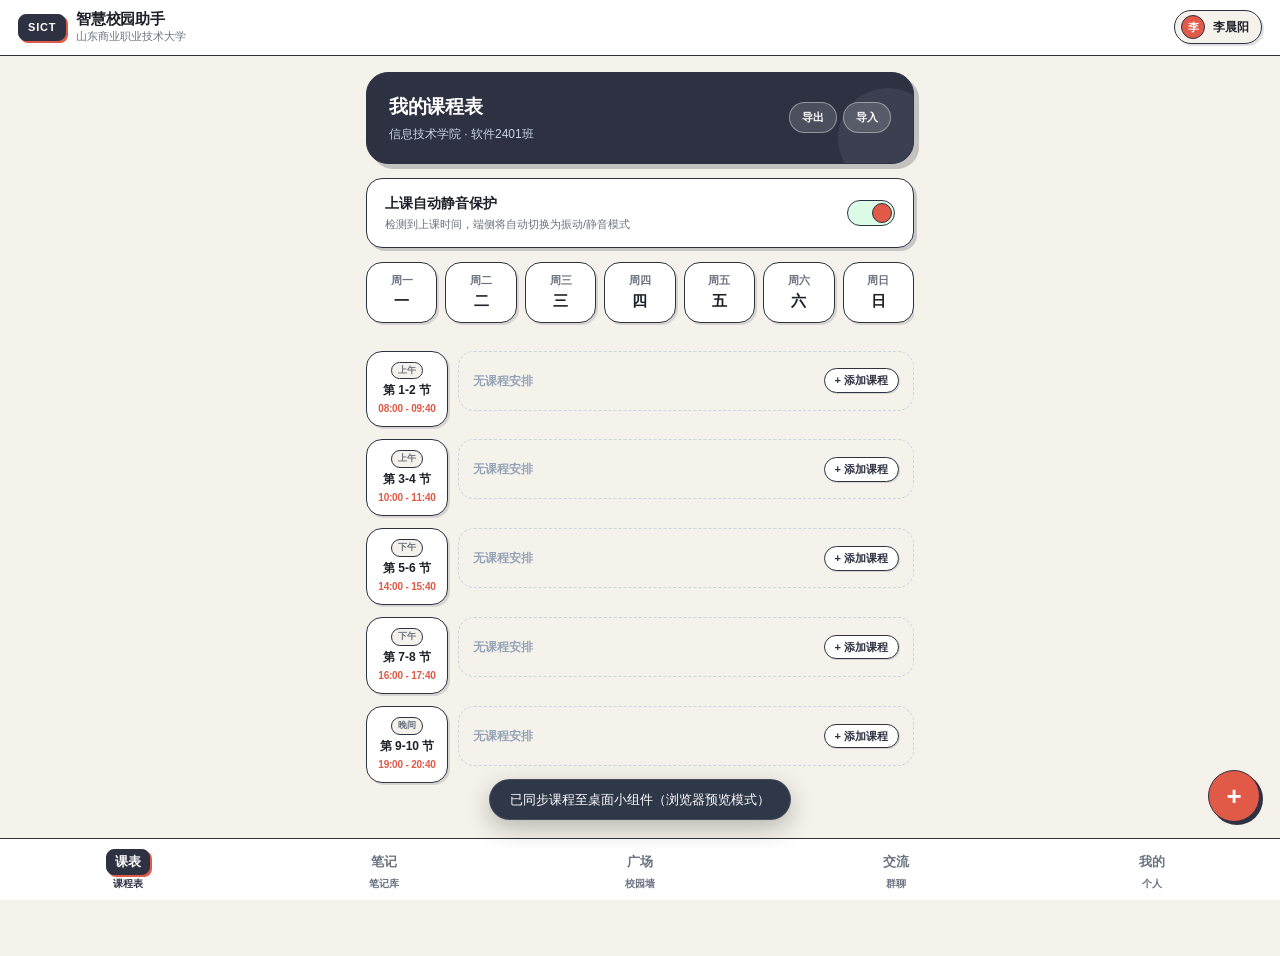
==== commit 8924a6ca: "fix: 学生管理超时降级+移除页内小组件显示" ====
--- a/app/src/main/assets/web/index.html
+++ b/app/src/main/assets/web/index.html
@@ -37,7 +37,7 @@
                 <div class="schedule-banner-actions">
                     <button id="btn-open-export-modal" class="btn-banner-action" title="导出时光序标准课表">导出</button>
                     <button id="btn-open-import-modal" class="btn-banner-action" title="导入时光序/通用课表">导入</button>
-                    <button id="btn-sync-widget" class="btn-glass" title="同步到桌面小组件">同步小组件</button>
+
                 </div>
             </div>
 
@@ -194,10 +194,7 @@
             <!-- 系统运行信息 -->
             <div class="feed-card" style="padding: 0;">
                 <div style="padding: 12px 16px; border-bottom: 1px solid var(--border-color); display: flex; justify-content: space-between; align-items: center;">
-                    <span style="font-size: 13px;">桌面小组件状态</span>
-                    <span style="font-size: 12px; color: var(--success); font-weight: 600;">已激活 · 实时同步</span>
-                </div>
-                <div style="padding: 12px 16px; border-bottom: 1px solid var(--border-color); display: flex; justify-content: space-between; align-items: center;">
+
                     <span style="font-size: 13px;">参赛赛题</span>
                     <span style="font-size: 12px; color: var(--text-muted);">华为云码道 (信息技术组)</span>
                 </div>
--- a/app/src/main/assets/web/css/style.css
+++ b/app/src/main/assets/web/css/style.css
@@ -1707,3 +1707,39 @@
     margin-top: 8px;
     margin-bottom: 8px;
 }
+/* 竖屏笔记分类与校园墙适配 */
+@media (max-width: 480px) {
+    .note-filter-chip {
+        padding: 6px 12px;
+        font-size: 11px;
+        flex-shrink: 0;
+    }
+
+    #page-notes > div:first-child {
+        flex-direction: column;
+        gap: 8px;
+        align-items: stretch !important;
+    }
+
+    #page-notes > div:first-child > div:first-child {
+        overflow-x: auto;
+        -webkit-overflow-scrolling: touch;
+        scrollbar-width: none;
+    }
+
+    #page-notes > div:first-child > div:first-child::-webkit-scrollbar {
+        display: none;
+    }
+
+    #btn-goto-note-edit {
+        align-self: flex-end;
+        margin-left: 0 !important;
+    }
+}
+
+@media (max-width: 360px) {
+    .note-filter-chip {
+        padding: 5px 10px;
+        font-size: 10px;
+    }
+}
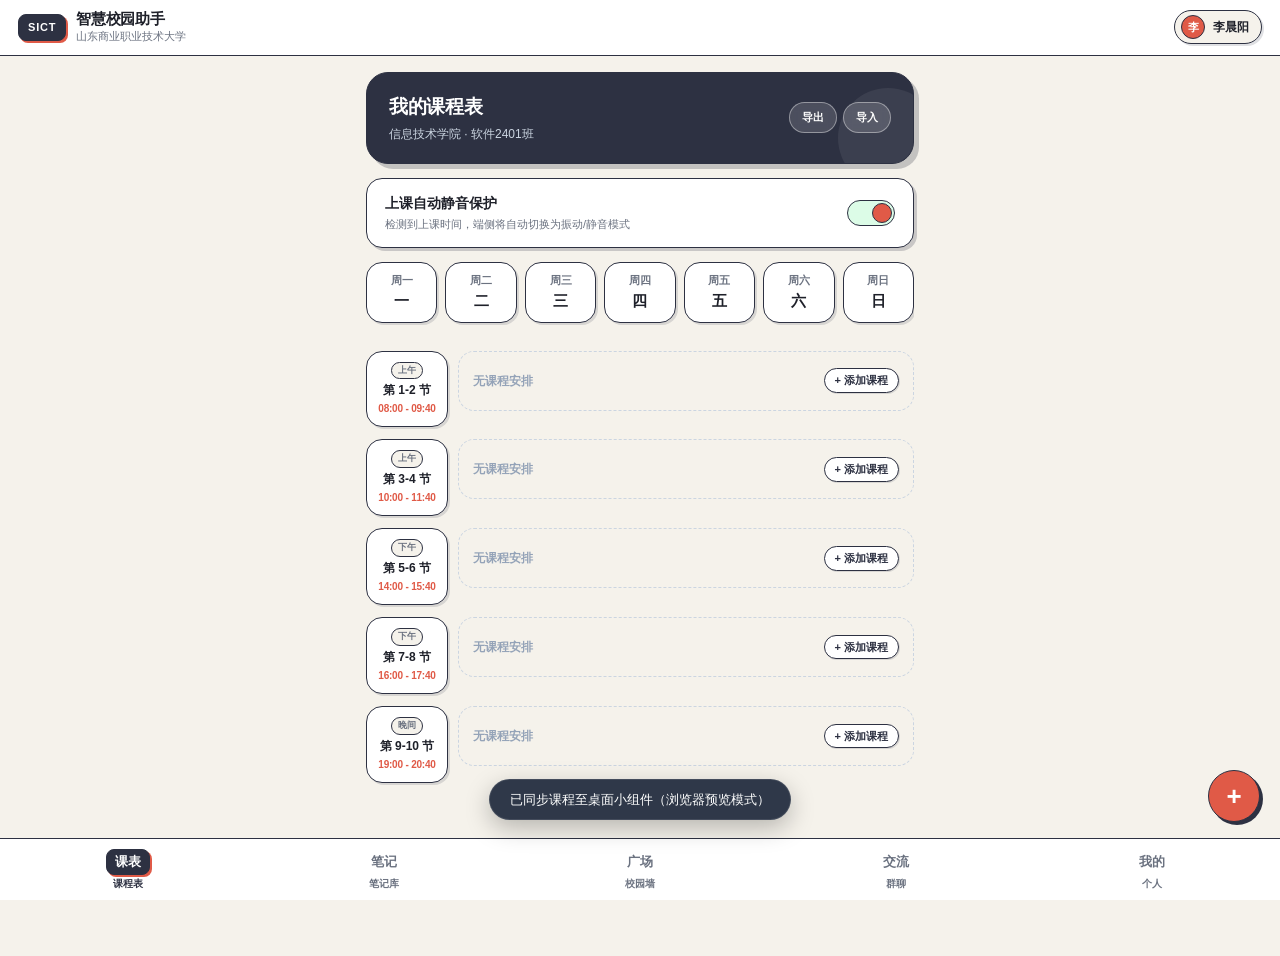
==== commit f7611273: "feat: 聊天通讯录增加老师列表+未读消息红点提示" ====
--- a/app/src/main/assets/web/index.html
+++ b/app/src/main/assets/web/index.html
@@ -106,6 +106,7 @@
                             <button class="chat-filter-btn active" data-chat-filter="groups">群聊</button>
                             <button class="chat-filter-btn" data-chat-filter="classmates">同班同学</button>
                             <button class="chat-filter-btn" data-chat-filter="all_students">全部学生</button>
+                            <button class="chat-filter-btn" data-chat-filter="teachers">老师</button>
                         </div>
                     </div>
                     <!-- 会话/联系人渲染容器 -->
